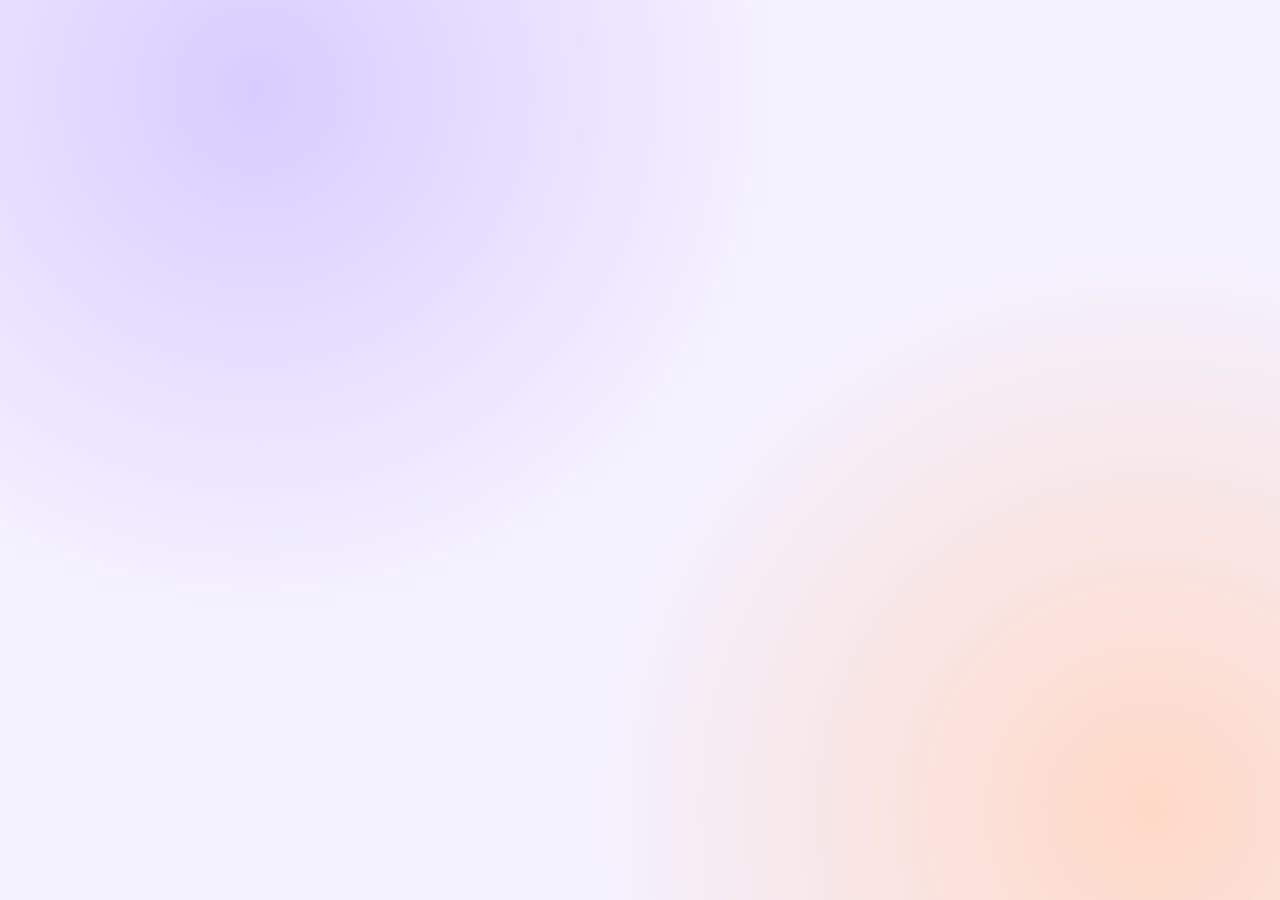
==== coder/index.html @ 9cdcd3d5 "Add files via upload" ====
<!doctype html>
<html lang="ar" dir="rtl">
<head>
<meta charset="utf-8">
<meta name="viewport" content="width=device-width, initial-scale=1, viewport-fit=cover">
<meta http-equiv="Content-Security-Policy" content="default-src 'self' blob: data:; script-src 'self' blob: 'unsafe-eval'; worker-src 'self' blob:; manifest-src 'self'; style-src 'self' 'unsafe-inline'; frame-src 'self' about: data:; img-src 'self' data: blob:;">
<title>مبرمج أبوصيبع المحترف</title>
<link rel="stylesheet" href="style.css">
<link rel="manifest" href="manifest.webmanifest">
<meta name="theme-color" content="#6c3cf0">
<link rel="apple-touch-icon" href="icon-192.png">
<meta name="apple-mobile-web-app-capable" content="yes">
<meta name="apple-mobile-web-app-title" content="مبرمج أبوصيبع">
</head>
<body>
  <div id="login" class="screen"></div>
  <div id="home" class="screen hidden"></div>
  <div id="player" class="screen hidden"></div>
  <div id="modalRoot"></div>
  <div id="certView" class="modal-bg hidden"></div>

  <script src="vendor/skulpt.min.js"></script>
  <script src="vendor/skulpt-stdlib.js"></script>
  <script src="js/codes.js"></script>
  <script src="js/content.js"></script>
  <script src="js/content-1.js"></script>
  <script src="js/content-2.js"></script>
  <script src="js/content-3.js"></script>
  <script src="js/content-4.js"></script>
  <script src="js/content-5.js"></script>
  <script src="js/runners.js"></script>
  <script src="js/app.js"></script>
  <script src="js/sw-register.js"></script>
</body>
</html>
---- coder/style.css ----
@font-face { font-family: 'Cairo'; font-weight: 400; src: url(fonts/cairo-arabic-400-normal.woff2) format('woff2'); unicode-range: U+0600-06FF, U+0750-077F, U+FB50-FDFF, U+FE70-FEFF, U+200C-200F; }
@font-face { font-family: 'Cairo'; font-weight: 700; src: url(fonts/cairo-arabic-700-normal.woff2) format('woff2'); unicode-range: U+0600-06FF, U+0750-077F, U+FB50-FDFF, U+FE70-FEFF, U+200C-200F; }
@font-face { font-family: 'Cairo'; font-weight: 900; src: url(fonts/cairo-arabic-900-normal.woff2) format('woff2'); unicode-range: U+0600-06FF, U+0750-077F, U+FB50-FDFF, U+FE70-FEFF, U+200C-200F; }
@font-face { font-family: 'Cairo'; font-weight: 400; src: url(fonts/cairo-latin-400-normal.woff2) format('woff2'); unicode-range: U+0000-00FF, U+2000-206F; }
@font-face { font-family: 'Cairo'; font-weight: 700 900; src: url(fonts/cairo-latin-700-normal.woff2) format('woff2'); unicode-range: U+0000-00FF, U+2000-206F; }

:root {
  --bg: #f4f1ff; --card: #ffffff; --ink: #1f1640; --muted: #6b6390; --line: #e4def8;
  --brand: #6c3cf0; --brand2: #9b6dff; --ok: #1fb36b; --okbg: #e3f8ec; --bad: #e5484d; --badbg: #fde8e8;
  --gold: #ffb300; --code: #1e1b2e; --codeink: #f1ecff;
  --mono: Consolas, 'Cascadia Mono', 'Courier New', monospace;
}
* { box-sizing: border-box; }
html, body { margin: 0; height: 100%; }
body { font-family: 'Cairo', 'Segoe UI', Tahoma, sans-serif; background: var(--bg); color: var(--ink); direction: rtl; font-size: 17px; -webkit-user-select: none; user-select: none; overflow: hidden; }
input, textarea, select, button { font-family: inherit; font-size: inherit; }
input, textarea { -webkit-user-select: text; user-select: text; }
button { cursor: pointer; border: 0; }
.hidden { display: none !important; }
.screen { position: fixed; inset: 0; overflow: auto; }
code, .ltr { direction: ltr; unicode-bidi: isolate; }
code { font-family: var(--mono); background: #efe9ff; color: #5326c9; padding: 1px 7px; border-radius: 6px; font-size: .92em; }
b { color: var(--brand); }

/* ---------- buttons ---------- */
.btn { background: var(--brand); color: #fff; font-weight: 700; padding: 12px 26px; border-radius: 14px; box-shadow: 0 4px 0 #4b22b8; transition: transform .08s; font-size: 18px; }
.btn:active { transform: translateY(3px); box-shadow: 0 1px 0 #4b22b8; }
.btn:disabled { background: #c9c2e3; box-shadow: 0 4px 0 #aaa2c9; cursor: not-allowed; }
.btn.ok { background: var(--ok); box-shadow: 0 4px 0 #128a50; }
.btn.bad { background: var(--bad); box-shadow: 0 4px 0 #b12a2e; }
.btn.ghost { background: #fff; color: var(--brand); box-shadow: 0 3px 0 var(--line); border: 2px solid var(--line); }
.btn.sm { padding: 7px 14px; font-size: 15px; border-radius: 10px; }
.iconbtn { background: transparent; font-size: 22px; padding: 6px 10px; border-radius: 10px; color: var(--muted); }
.iconbtn:hover { background: #ebe5ff; }

/* ---------- login ---------- */
#login { display: grid; place-items: center; background: radial-gradient(circle at 20% 10%, #d9ccff 0, transparent 40%), radial-gradient(circle at 90% 90%, #ffd9c7 0, transparent 40%), var(--bg); }
.login-box { width: min(880px, 94vw); text-align: center; padding: 30px 0; }
.logo { font-size: 64px; line-height: 1; }
.app-title { font-size: 44px; font-weight: 900; margin: 6px 0 0; color: var(--brand); }
.app-sub { color: var(--muted); margin: 0 0 4px; font-size: 18px; }
.school-name { color: var(--ink); font-weight: 700; margin-bottom: 22px; }
.students { display: grid; grid-template-columns: repeat(auto-fill, minmax(170px, 1fr)); gap: 14px; margin: 18px 0; }
.stu { background: #fff; border-radius: 18px; padding: 16px 10px; border: 2px solid var(--line); box-shadow: 0 4px 0 var(--line); cursor: pointer; transition: transform .1s; }
.stu:hover { transform: translateY(-3px); border-color: var(--brand2); }
.avatar { width: 54px; height: 54px; border-radius: 50%; display: grid; place-items: center; margin: 0 auto 6px; color: #fff; font-weight: 900; font-size: 24px; background: linear-gradient(135deg, var(--brand), #ff7a59); }
.stu .n { font-weight: 700; }
.stu .c { color: var(--muted); font-size: 14px; }
.new-stu { background: #fff; border-radius: 20px; padding: 22px; border: 2px dashed var(--brand2); max-width: 560px; margin: 10px auto; }
.new-stu h3 { margin: 0 0 12px; }
.row { display: flex; gap: 10px; align-items: center; flex-wrap: wrap; justify-content: center; }
.field { padding: 11px 14px; border: 2px solid var(--line); border-radius: 12px; background: #fff; outline: none; min-width: 0; }
.field:focus { border-color: var(--brand2); }
.teacher-link { position: fixed; top: 14px; left: 14px; z-index: 6; }

/* ---------- home ---------- */
.topbar { position: sticky; top: 0; z-index: 5; background: rgba(255,255,255,.92); backdrop-filter: blur(6px); border-bottom: 1px solid var(--line); display: flex; align-items: center; gap: 14px; padding: 10px 22px; }
.topbar .avatar { width: 42px; height: 42px; font-size: 18px; margin: 0; }
.topbar .who { line-height: 1.2; }
.topbar .who .c { color: var(--muted); font-size: 13px; }
.spacer { flex: 1; }
.pill { background: #fff; border: 2px solid var(--line); border-radius: 999px; padding: 4px 14px; font-weight: 700; display: inline-flex; gap: 6px; align-items: center; }
.home-wrap { max-width: 900px; margin: 0 auto; padding: 24px 18px 80px; }
.stage { background: #fff; border-radius: 24px; margin-bottom: 26px; border: 2px solid var(--line); overflow: hidden; position: relative; }
.stage-head { padding: 18px 22px; color: #fff; display: flex; gap: 16px; align-items: center; }
.stage-head .ic { font-size: 44px; background: rgba(255,255,255,.22); border-radius: 18px; width: 70px; height: 70px; display: grid; place-items: center; }
.stage-head h2 { margin: 0; font-size: 24px; }
.stage-head .en { opacity: .9; font-size: 14px; direction: ltr; text-align: right; }
.stage-head p { margin: 4px 0 0; opacity: .95; font-size: 15px; }
.stage-prog { height: 8px; background: rgba(255,255,255,.3); border-radius: 9px; margin-top: 8px; overflow: hidden; }
.stage-prog i { display: block; height: 100%; background: #fff; border-radius: 9px; }
.path { padding: 26px 20px 20px; display: flex; flex-direction: column; align-items: center; gap: 6px; }
.node { display: flex; flex-direction: column; align-items: center; width: 220px; cursor: pointer; }
.node .dot { width: 76px; height: 76px; border-radius: 50%; display: grid; place-items: center; font-size: 32px; background: #fff; border: 4px solid var(--line); box-shadow: 0 6px 0 var(--line); transition: transform .12s; position: relative; }
.node:hover .dot { transform: scale(1.06); }
.node .t { font-weight: 700; margin-top: 8px; text-align: center; line-height: 1.3; }
.node .e { font-size: 12px; color: var(--muted); direction: ltr; }
.node .xp { font-size: 12px; color: var(--gold); font-weight: 700; }
.node.done .dot { background: var(--ok); border-color: #128a50; box-shadow: 0 6px 0 #128a50; color: #fff; }
.node.current .dot { border-color: var(--brand); box-shadow: 0 6px 0 var(--brand), 0 0 0 8px rgba(108,60,240,.15); animation: pulse 1.6s infinite; }
.node.locked { cursor: not-allowed; opacity: .55; }
.node.locked .dot { filter: grayscale(1); }
.node .badge-done { position: absolute; bottom: -4px; left: -4px; background: var(--gold); color: #fff; border-radius: 50%; width: 26px; height: 26px; font-size: 14px; display: grid; place-items: center; border: 2px solid #fff; }
.node:nth-child(4n+2) { transform: translateX(-70px); } .node:nth-child(4n+4) { transform: translateX(70px); }
.stage.locked .path { filter: grayscale(.8); opacity: .6; }
.lock-note { text-align: center; color: var(--muted); padding: 0 0 18px; font-weight: 700; }
.cert-ready { margin: 0 20px 20px; background: #fff8e1; border: 2px solid #ffe082; border-radius: 16px; padding: 12px 16px; display: flex; align-items: center; gap: 12px; }
@keyframes pulse { 50% { box-shadow: 0 6px 0 var(--brand), 0 0 0 16px rgba(108,60,240,.05); } }

/* ---------- player ---------- */
#player { display: flex; flex-direction: column; background: #fff; overflow: hidden; }
.p-top { display: flex; align-items: center; gap: 16px; padding: 12px 22px; }
.p-prog { flex: 1; height: 16px; background: #eee9fb; border-radius: 99px; overflow: hidden; }
.p-prog i { display: block; height: 100%; background: linear-gradient(90deg, #8a5cff, var(--ok)); border-radius: 99px; transition: width .3s; }
.hearts { font-size: 22px; letter-spacing: 2px; }
.p-title { color: var(--muted); font-weight: 700; font-size: 15px; }
.p-body { flex: 1; overflow: auto; padding: 18px 20px 30px; }
.card { max-width: 760px; margin: 0 auto; animation: slidein .25s ease; }
@keyframes slidein { from { opacity: 0; transform: translateX(-24px); } }
.card .img { font-size: 84px; text-align: center; margin: 4px 0 10px; }
.card .txt { font-size: 21px; line-height: 1.9; }
.card .q { font-size: 22px; font-weight: 700; line-height: 1.8; margin-bottom: 16px; }
.note { background: #f3efff; border-inline-start: 5px solid var(--brand2); padding: 12px 16px; border-radius: 12px; margin-top: 16px; font-size: 18px; line-height: 1.8; }
.note::before { content: '💡 '; }
pre.code { background: var(--code); color: var(--codeink); direction: ltr; text-align: left; padding: 16px 18px; border-radius: 14px; font-family: var(--mono); font-size: 18px; line-height: 1.6; margin: 14px 0; position: relative; white-space: pre-wrap; -webkit-user-select: text; user-select: text; overflow: auto; }
pre.code .lang { position: absolute; top: 6px; right: 10px; font-size: 11px; color: #a993ff; font-family: 'Cairo'; letter-spacing: 1px; }
.tk-k { color: #ff8ad8; } .tk-s { color: #9ff07c; } .tk-n { color: #ffcb6b; } .tk-c { color: #8a83a8; font-style: italic; } .tk-t { color: #7ec8ff; } .tk-a { color: #ffcb6b; } .tk-f { color: #82e9ff; }
.run-out { margin-top: -6px; }
.out { background: #0f0d1a; color: #c8ffbf; direction: ltr; text-align: left; font-family: var(--mono); padding: 12px 16px; border-radius: 12px; white-space: pre-wrap; min-height: 44px; font-size: 17px; }
.out .err { color: #ff9a9a; }
.out .errar { color: #ffd27a; direction: rtl; text-align: right; font-family: 'Cairo'; display: block; margin-bottom: 4px; }
.out-label { font-size: 13px; color: var(--muted); margin: 8px 0 4px; }
iframe.preview { width: 100%; height: 230px; border: 2px solid var(--line); border-radius: 12px; background: #fff; }

.opts { display: grid; gap: 12px; }
.opt { background: #fff; border: 2px solid var(--line); border-radius: 14px; padding: 14px 18px; font-size: 19px; text-align: right; box-shadow: 0 4px 0 var(--line); color: var(--ink); }
.opt:hover { border-color: var(--brand2); }
.opt.sel { border-color: var(--brand); background: #f3efff; box-shadow: 0 4px 0 var(--brand2); }
.opt.right { border-color: var(--ok); background: var(--okbg); }
.opt.wrong { border-color: var(--bad); background: var(--badbg); }
.blank { display: inline-block; min-width: 70px; height: 32px; vertical-align: middle; border-bottom: 3px solid #a993ff; background: #2d2944; border-radius: 6px; margin: 0 2px; padding: 0 8px; cursor: pointer; text-align: center; color: #fff; line-height: 32px; }
.blank.filled { background: #4b3a8f; }
.blank input { width: 120px; background: transparent; border: 0; color: #fff; font-family: var(--mono); font-size: 18px; outline: none; text-align: center; }
.tokens { display: flex; gap: 10px; flex-wrap: wrap; justify-content: center; margin-top: 20px; direction: ltr; }
.tok { background: #fff; border: 2px solid var(--line); box-shadow: 0 4px 0 var(--line); border-radius: 12px; padding: 8px 18px; font-family: var(--mono); font-size: 18px; color: var(--ink); }
.tok:hover { border-color: var(--brand2); }
.order-zone { min-height: 60px; border: 2px dashed var(--line); border-radius: 14px; padding: 10px; display: flex; flex-direction: column; gap: 8px; margin-bottom: 14px; }
.order-zone.answer { border-color: var(--brand2); background: #faf8ff; }
.oline { background: #fff; border: 2px solid var(--line); border-radius: 10px; padding: 9px 14px; font-size: 18px; box-shadow: 0 3px 0 var(--line); text-align: right; color: var(--ink); white-space: pre; }
.oline.code { direction: ltr; text-align: left; font-family: var(--mono); }
.oline .num { display: inline-block; width: 26px; color: var(--brand); font-weight: 900; }
.zone-label { font-size: 14px; color: var(--muted); margin-bottom: 6px; }

/* robot */
.robot-wrap { display: flex; gap: 22px; flex-wrap: wrap; justify-content: center; align-items: flex-start; }
.grid { display: inline-grid; gap: 4px; background: #d9d1f5; padding: 6px; border-radius: 14px; direction: ltr; }
.cell { width: 62px; height: 62px; background: #fff; border-radius: 8px; display: grid; place-items: center; font-size: 34px; position: relative; }
.cell.wall { background: #8d6e63; }
.cell.trail { background: #ece5ff; }
.robot-side { min-width: 280px; flex: 1; max-width: 420px; }
.prog-bar { min-height: 64px; background: #1e1b2e; border-radius: 14px; padding: 10px; display: flex; flex-wrap: wrap; gap: 6px; direction: ltr; align-items: center; }
.prog-bar .empty { color: #8a83a8; font-size: 14px; direction: rtl; width: 100%; text-align: center; }
.blk { background: #6c3cf0; color: #fff; border-radius: 9px; padding: 4px 9px; font-size: 22px; }
.blk.rep { background: #ff8f00; font-size: 17px; font-weight: 900; }
.blk.active { outline: 3px solid #ffeb3b; }
.palette { display: flex; gap: 8px; flex-wrap: wrap; margin: 12px 0; direction: ltr; justify-content: center; }
.palette button { font-size: 28px; background: #fff; border: 2px solid var(--line); box-shadow: 0 4px 0 var(--line); border-radius: 12px; width: 62px; height: 56px; }
.palette button.rep { background: #fff3e0; border-color: #ffcc80; font-size: 22px; width: auto; padding: 0 12px; }
.rep-pick { display: flex; gap: 6px; justify-content: center; direction: ltr; margin-bottom: 8px; }
.rep-pick button { background: #ff8f00; color: #fff; border-radius: 10px; width: 44px; height: 40px; font-weight: 900; font-size: 18px; }
.limit { text-align: center; color: var(--muted); font-size: 15px; }

/* code editor */
.editor { width: 100%; min-height: 200px; background: var(--code); color: var(--codeink); font-family: var(--mono); font-size: 18px; line-height: 1.6; padding: 14px 16px; border-radius: 14px; border: 3px solid transparent; direction: ltr; text-align: left; resize: vertical; outline: none; tab-size: 4; white-space: pre; }
.editor:focus { border-color: var(--brand2); }
.ed-bar { display: flex; gap: 10px; align-items: center; margin: 8px 0; }

/* bottom bar & feedback */
.p-bottom { border-top: 2px solid var(--line); padding: 16px 22px; display: flex; align-items: center; justify-content: center; gap: 16px; min-height: 86px; transition: background .2s; }
.p-bottom.ok { background: var(--okbg); border-color: #b6ebcd; }
.p-bottom.bad { background: var(--badbg); border-color: #f6c2c3; }
.fb { flex: 1; max-width: 640px; font-size: 19px; font-weight: 700; line-height: 1.6; }
.fb small { display: block; font-weight: 400; font-size: 16px; color: var(--ink); }
.p-bottom.ok .fb { color: #128a50; } .p-bottom.bad .fb { color: #b12a2e; }

/* ---------- done / modals ---------- */
.modal-bg { position: fixed; inset: 0; background: rgba(31,22,64,.55); display: grid; place-items: center; z-index: 50; padding: 16px; }
.modal { background: #fff; border-radius: 26px; padding: 28px; width: min(560px, 100%); max-height: calc(100dvh - 32px); overflow: auto; text-align: center; animation: pop .25s ease; }
.modal.wide { width: min(1000px, 100%); text-align: right; }
@keyframes pop { from { transform: scale(.9); opacity: 0; } }
.big-emoji { font-size: 80px; line-height: 1.1; }
.done-title { font-size: 30px; font-weight: 900; margin: 8px 0; }
.code-box { background: linear-gradient(135deg, #2b1a6b, #6c3cf0); color: #fff; border-radius: 18px; padding: 14px; margin: 14px 0; }
.code-box .lbl { font-size: 14px; opacity: .85; }
.code-box .cd { font-family: var(--mono); font-size: 30px; font-weight: 700; letter-spacing: 2px; direction: ltr; -webkit-user-select: text; user-select: text; }
.code-box.gold { background: linear-gradient(135deg, #b26a00, #ffb300); }
.code-box.badge { background: linear-gradient(135deg, #00796b, #26a69a); }
.stats { display: flex; gap: 12px; justify-content: center; margin: 10px 0; flex-wrap: wrap; }
.confetti { position: fixed; top: -40px; font-size: 26px; z-index: 60; pointer-events: none; animation: fall linear forwards; }
@keyframes fall { to { transform: translateY(110vh) rotate(540deg); } }

/* achievements */
.badges { display: grid; grid-template-columns: repeat(auto-fill, minmax(150px, 1fr)); gap: 12px; margin: 12px 0 22px; }
.bdg { border: 2px solid var(--line); border-radius: 16px; padding: 12px; text-align: center; background: #fff; }
.bdg .i { font-size: 38px; }
.bdg .t { font-weight: 700; }
.bdg .d { font-size: 13px; color: var(--muted); }
.bdg.off { opacity: .4; filter: grayscale(1); }
.bdg .cd, .codes-table .cd { font-family: var(--mono); direction: ltr; font-weight: 700; color: var(--brand); font-size: 14px; -webkit-user-select: text; user-select: text; }
.codes-table { width: 100%; border-collapse: collapse; font-size: 15px; }
.codes-table th, .codes-table td { border-bottom: 1px solid var(--line); padding: 8px; text-align: right; }
.codes-table th { background: #f6f3ff; position: sticky; top: 0; }
h3.sec { margin: 18px 0 6px; }

/* teacher */
.tabs { display: flex; gap: 6px; border-bottom: 2px solid var(--line); margin-bottom: 16px; flex-wrap: wrap; }
.tab { background: transparent; padding: 10px 16px; font-weight: 700; color: var(--muted); border-bottom: 3px solid transparent; margin-bottom: -2px; }
.tab.on { color: var(--brand); border-color: var(--brand); }
.verify-res { margin-top: 16px; border-radius: 16px; padding: 16px; font-size: 18px; line-height: 1.9; }
.verify-res.ok { background: var(--okbg); border: 2px solid #b6ebcd; }
.verify-res.bad { background: var(--badbg); border: 2px solid #f6c2c3; }
.form-grid { display: grid; grid-template-columns: 1fr 1fr; gap: 12px; }
.form-grid label { display: flex; flex-direction: column; gap: 4px; font-weight: 700; font-size: 15px; }
.warn { color: var(--bad); font-weight: 700; }
.muted { color: var(--muted); }

/* ---------- certificate ---------- */
#certView .modal { width: min(1060px, 100%, calc((92vh - 110px) * 1.414 + 36px)); padding: 18px; }
.cert { container-type: inline-size; width: 100%; aspect-ratio: 297 / 210; background: #fff; position: relative; color: #1f1640; overflow: hidden; border-radius: 6px; }
.cert-frame { position: absolute; inset: 2.2%; border: 9px double var(--cc, #6c3cf0); border-radius: 10px; }
.cert-corner { position: absolute; width: 22%; aspect-ratio: 1; border-radius: 50%; background: var(--cc, #6c3cf0); opacity: .12; }
.cert-in { position: absolute; inset: 6% 8%; display: flex; flex-direction: column; align-items: center; text-align: center; justify-content: space-between; }
.cert .school { font-weight: 700; font-size: 1.15cqw; color: #5a527c; }
.cert .ttl { font-size: 3.6cqw; font-weight: 900; color: var(--cc, #6c3cf0); line-height: 1.2; }
.cert .ttl-en { font-size: 1.2cqw; letter-spacing: .4em; color: #8a83a8; direction: ltr; }
.cert .line { font-size: 1.45cqw; line-height: 1.9; }
.cert .stu-name { font-size: 3cqw; font-weight: 900; border-bottom: 3px solid var(--gold); padding: 0 30px; display: inline-block; line-height: 1.5; }
.cert .stage-name { font-weight: 900; color: var(--cc, #6c3cf0); }
.cert .sig-row { display: flex; width: 100%; justify-content: space-between; align-items: flex-end; font-size: 1.1cqw; }
.cert .sig { text-align: center; min-width: 22%; }
.cert .sig .s { border-top: 2px solid #c9c2e3; padding-top: 6px; margin-top: 2.6cqw; font-weight: 700; }
.cert .cert-code { text-align: center; }
.cert .cert-code .cd { font-family: var(--mono); font-size: 1.7cqw; font-weight: 700; direction: ltr; background: #f3efff; padding: 4px 14px; border-radius: 8px; letter-spacing: 1px; color: #2b1a6b; }
.cert .medal { font-size: 4.2cqw; line-height: 1; }
.cert-actions { display: flex; gap: 10px; justify-content: center; margin-top: 14px; }

@media print {
  @page { size: A4 landscape; margin: 0; }
  body { background: #fff; overflow: visible; }
  body > *:not(#certView) { display: none !important; }
  #certView { position: static; background: none; padding: 0; display: block; }
  #certView .modal { width: 297mm; height: 210mm; padding: 0; border-radius: 0; max-height: none; animation: none; overflow: hidden; }
  .cert { width: 297mm; height: 210mm; aspect-ratio: auto; border-radius: 0; }
  .cert .school { font-size: 13pt; } .cert .ttl { font-size: 40pt; } .cert .ttl-en { font-size: 13pt; }
  .cert .line { font-size: 16pt; } .cert .stu-name { font-size: 32pt; } .cert .sig-row { font-size: 12pt; }
  .cert .sig .s { margin-top: 28pt; } .cert .cert-code .cd { font-size: 18pt; } .cert .medal { font-size: 44pt; }
  .cert-actions { display: none !important; }
}

/* ---------- v2: أسلوب شرح قصير + تمرين ---------- */
.card.wide { max-width: 900px; }
.card .img.sm { font-size: 54px; margin: 0 0 6px; }
.lead { font-size: 19px; line-height: 1.8; color: #3b3260; margin-bottom: 10px; }
.c-title { text-align: center; font-size: 28px; margin: 4px 0 12px; color: var(--brand); }
.again { background: #fff3e0; color: #b26a00; border: 2px solid #ffcc80; border-radius: 12px; padding: 8px 14px; font-weight: 700; margin-bottom: 14px; text-align: center; }
ul.recap { list-style: none; padding: 0; font-size: 20px; line-height: 2.1; }
.opt.multi { display: flex; align-items: center; gap: 12px; }
.opt .box { width: 22px; height: 22px; border: 2px solid var(--brand2); border-radius: 6px; flex: none; }
.opt.multi.sel .box { background: var(--brand); box-shadow: inset 0 0 0 3px #fff; }
.tok.used { visibility: hidden; }
.blank.b-ok { background: #128a50 !important; border-color: #9ff07c; }
.blank.b-bad { background: #b12a2e !important; border-color: #ffb4b4; }
.story { background: #f6f3ff; border-radius: 18px; padding: 16px 18px; margin-bottom: 14px; display: flex; gap: 18px; align-items: center; }
.story-img { font-size: 70px; background: #1e1b2e; border-radius: 16px; width: 120px; height: 110px; display: grid; place-items: center; flex: none; }
.story .txt { font-size: 18px; }
.badge-pr { font-size: 12px; letter-spacing: 1px; color: var(--muted); font-weight: 700; display: none; }
.task-h { margin: 6px 0 4px; }
.pill.bug { background: #fde8e8; border-color: #f6c2c3; color: #b12a2e; }
.test { margin-top: 12px; border-radius: 14px; padding: 12px 14px; border: 2px solid; }
.test.ok { background: var(--okbg); border-color: #b6ebcd; }
.test.bad { background: var(--badbg); border-color: #f6c2c3; }
.test .t-h { font-weight: 900; margin-bottom: 6px; }
.t-cols { display: grid; grid-template-columns: 1fr 1fr; gap: 10px; }
.t-cols pre.out { margin: 0; }
.order-zone.revealed { border-color: var(--ok); background: var(--okbg); }
.iconbtn:disabled { opacity: .3; cursor: default; }
.mark { font-family: 'Cairo'; font-weight: 900; font-size: 26px; color: #fff; background: var(--brand2); width: 40px; height: 40px; border-radius: 50%; display: grid; place-items: center; }
.mark.mk-ok { background: var(--ok); }
.cell { position: relative; }
.mark-sm { position: absolute; bottom: 2px; right: 4px; font-size: 13px; font-weight: 900; color: var(--brand); font-family: 'Cairo'; }
.trace-opts { grid-template-columns: repeat(3, 1fr); }
.trace-opts .opt { text-align: center; font-size: 26px; font-weight: 900; }
.cert .cert-head { width: 100%; text-align: center; }
.cert .letterhead { width: 72%; display: block; margin: 0 auto; }
.cert .credit { font-size: 0.85cqw; color: #8a83a8; margin-top: 0.3cqw; }
.cert .ttl { font-size: 3.1cqw; } .cert .medal { font-size: 3cqw; }
.cert .line { font-size: 1.35cqw; line-height: 1.8; } .cert .stu-name { font-size: 2.6cqw; }
@media print {
  .cert .credit { font-size: 9pt; margin-top: 2pt; }
  .cert .ttl { font-size: 34pt; } .cert .medal { font-size: 32pt; }
  .cert .line { font-size: 15pt; } .cert .stu-name { font-size: 28pt; }
}

/* أزرار نطق المصطلحات الإنجليزية */
.term { display: inline-flex; align-items: center; gap: 4px; background: linear-gradient(135deg, #ffe7a3, #ffd060); color: #5a3a00; border: 2px solid #f0b400; border-radius: 999px; padding: 0 10px; font-weight: 700; font-size: .92em; vertical-align: baseline; box-shadow: 0 3px 0 #d79a00; cursor: pointer; line-height: 1.6; margin: 0 2px; }
.term:hover { filter: brightness(1.05); transform: translateY(-1px); }
.term.nudge { animation: nudge 1.6s ease-in-out infinite; }
.term.heard { background: linear-gradient(135deg, #e3f8ec, #bff0d4); border-color: #46a758; color: #155c2e; box-shadow: 0 3px 0 #2f8a46; }
@keyframes nudge { 0%, 70%, 100% { transform: scale(1); } 80% { transform: scale(1.12) rotate(-3deg); } 90% { transform: scale(1.08) rotate(3deg); } }
.say-hint { display: flex; align-items: center; gap: 10px; background: #fff8e6; border: 2px solid #ffd060; border-radius: 16px; padding: 6px 12px; margin-bottom: 12px; font-size: 17px; }
.say-hint .sh-face { font-size: 30px; }

/* اسم المطوّر وحساب إنستغرام في الواجهة الرئيسية */
.dev-credit { margin-top: 22px; font-size: 15px; color: var(--muted); display: flex; align-items: center; justify-content: center; gap: 10px; flex-wrap: wrap; }
.dev-credit .ig { display: inline-flex; align-items: center; gap: 6px; color: var(--ink); font-weight: 700; text-decoration: none; padding: 4px 10px; border-radius: 999px; border: 2px solid var(--line); background: #fff; }
.dev-credit .ig:hover { border-color: #c4b5fd; }
.dev-credit .ig img { width: 22px; height: 22px; display: block; }
/* زر مشاركة Teams */
.btn.teams { background: #5b5fc7; box-shadow: 0 4px 0 #3d3f99; }
/* لوحة المعلم: الدروس والأسئلة */
.lh-prev { max-width: 100%; max-height: 120px; display: block; border: 2px solid var(--line); border-radius: 12px; padding: 6px; background: #fff; margin-bottom: 10px; }
.ls-list { display: flex; flex-direction: column; gap: 10px; max-height: 52vh; overflow: auto; padding: 2px; }
.ls-item { border: 2px solid var(--line); border-radius: 14px; padding: 10px 14px; background: #fff; }
.ls-item.open { border-color: #c4b5fd; }
.ls-head { display: flex; justify-content: space-between; align-items: center; gap: 10px; flex-wrap: wrap; }
.ls-cards { margin: 10px 0 8px; padding: 0 22px 0 0; display: flex; flex-direction: column; gap: 6px; }
.ls-cards li { display: flex; align-items: center; gap: 8px; flex-wrap: wrap; padding: 4px 0; border-bottom: 1px dashed var(--line); }
.ls-sum { flex: 1; min-width: 200px; }
.ls-act { display: flex; gap: 6px; }
.pill.sm { padding: 1px 10px; font-size: 13px; }
.pill.sm.ed { background: #efe9ff; border-color: #c4b5fd; color: #4b23c9; }
.editor-form { display: flex; flex-direction: column; gap: 10px; text-align: right; }
.editor-form label { display: flex; flex-direction: column; gap: 4px; font-weight: 700; }
.opt-row { display: flex; gap: 8px; align-items: center; margin-bottom: 6px; }
.opt-row .field { flex: 1; }
.opt-row .chk { flex-direction: row !important; align-items: center; gap: 4px; font-weight: 600; white-space: nowrap; }

/* الاسم بثلاث خانات + معاينة الشهادة قبل قفل الاسم */
.name-part { flex: 1 1 120px; min-width: 110px; }
.name-row { flex-wrap: wrap; }
.iconbtn.sm { font-size: 15px; padding: 2px 6px; vertical-align: middle; }
.cert-sample { position: relative; max-width: 480px; margin: 0 auto; border: 2px solid var(--line); border-radius: 10px; overflow: hidden; pointer-events: none; }
.sample-mark { position: absolute; inset: 0; display: grid; place-items: center; font-size: 64px; font-weight: 900; color: rgba(108, 60, 240, .12); transform: rotate(-18deg); }
.warn-box { background: #fff3e0; border: 2px solid #ffcc80; border-radius: 12px; padding: 8px 12px; margin: 8px 0; font-weight: 700; }

/* ===== الهاتف والآيباد ===== */
@media (max-width: 700px) {
  .topbar { flex-wrap: wrap; gap: 8px; padding: 8px 12px; }
  .topbar::after { content: ''; flex-basis: 100%; order: 1; height: 0; }
  .topbar .who { flex: 1 1 0; min-width: 0; }
  .topbar .who b { white-space: nowrap; overflow: hidden; text-overflow: ellipsis; max-width: calc(100% - 34px); display: inline-block; vertical-align: middle; }
  .topbar .spacer { display: none; }
  .topbar .pill, .topbar .btn.sm { order: 2; font-size: 14px; padding: 4px 10px; }
  .topbar .iconbtn { padding: 4px 6px; font-size: 20px; }
  .name-part { flex: 1 1 0; min-width: 0; }
}
@media (max-width: 700px) {
  .p-body { padding: 12px 12px 24px; }
  .card .img { font-size: 64px; }
  .card .txt { font-size: 18px; }
  .card .q { font-size: 19px; }
  .card .txt, .card .q, .card .lead, .opt, .tokens { overflow-wrap: anywhere; }
  .opt { font-size: 17px; padding: 12px 14px; }
  .ed-bar { flex-wrap: wrap; gap: 6px; }
  .cell { width: 44px; height: 44px; font-size: 24px; }
  .robot-side { min-width: 0; flex-basis: 100%; }
}
@media (max-width: 700px) {
  .modal-bg { padding: 12px; }
  .modal { padding: 18px; border-radius: 20px; }
}
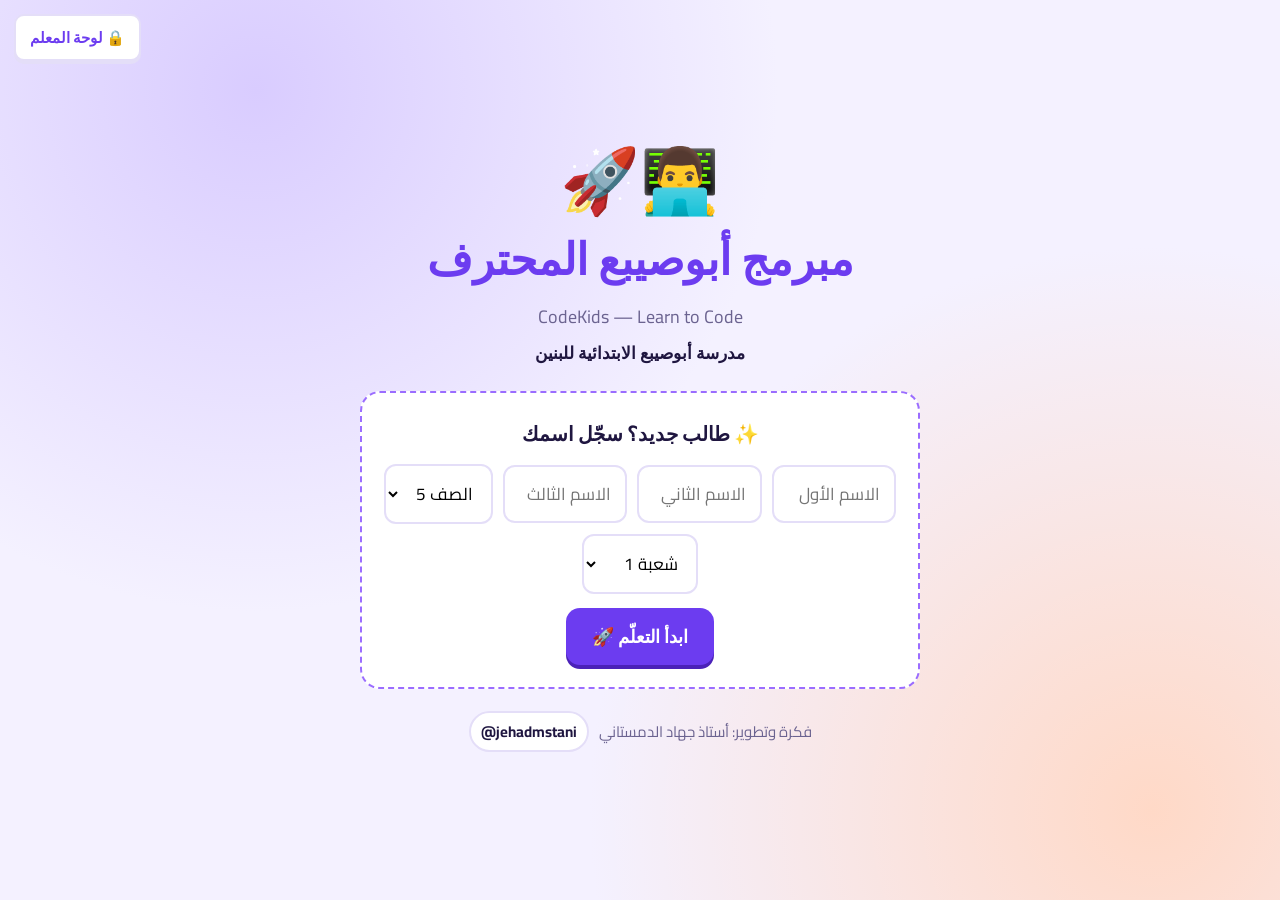
==== commit 7c869443: "Add files via upload" ====
--- a/coder/index.html
+++ b/coder/index.html
@@ -21,6 +21,7 @@
 
   <script src="vendor/skulpt.min.js"></script>
   <script src="vendor/skulpt-stdlib.js"></script>
+  <script src="js/qrcode.js"></script>
   <script src="js/codes.js"></script>
   <script src="js/content.js"></script>
   <script src="js/content-1.js"></script>
--- a/coder/style.css
+++ b/coder/style.css
@@ -349,3 +349,57 @@
   .modal-bg { padding: 12px; }
   .modal { padding: 18px; border-radius: 20px; }
 }
+
+/* ===== الموبايل: تسجيل أسهل وأزرار أكبر للصغار ===== */
+@media (max-width: 700px) {
+  #login { align-content: start; padding: 10px 0 24px; }
+  .teacher-link { position: static; justify-self: end; margin-inline-end: 12px; }
+  .logo { font-size: 52px; }
+  .app-title { font-size: 34px; line-height: 1.3; }
+  .new-stu { padding: 16px 14px; }
+  .name-part { flex: 1 1 100%; }
+  .field { min-height: 50px; font-size: 18px; }
+  #nGrade, #nSec { flex: 1 1 40%; }
+  .new-stu .btn { width: 100%; min-height: 54px; font-size: 20px; }
+  .p-top { gap: 6px; padding: 6px 8px; }
+  .p-top .iconbtn { min-width: 44px; min-height: 44px; }
+  .p-title { font-size: 13px; max-width: 34%; white-space: nowrap; overflow: hidden; text-overflow: ellipsis; }
+  .p-bottom { flex-direction: column; align-items: stretch; gap: 8px; min-height: 0; padding: 10px 12px calc(10px + env(safe-area-inset-bottom)); }
+  .p-bottom .fb { text-align: center; font-size: 17px; }
+  .p-bottom .fb:empty { display: none; }
+  .p-bottom .btn { width: 100%; min-height: 54px; font-size: 20px; }
+  .blank { height: 44px; }
+  .blank input { height: 100%; font-size: 20px; }
+  .ed-bar .btn { min-height: 44px; font-size: 16px; }
+  #certView .modal { padding: 10px; }
+  .path { padding: 20px 8px 16px; }
+  .node { width: min(220px, 100%); }
+  .node:nth-child(4n+2) { transform: translateX(-36px); } .node:nth-child(4n+4) { transform: translateX(36px); }
+  .node .e, .node .xp { font-size: 13px; }
+}
+.qr-box { background: #fff; border: 2px solid var(--line); border-radius: 16px; padding: 8px; width: min(300px, 100%); margin: 8px auto; }
+.qr-box svg { display: block; width: 100%; height: auto; }
+.send-box { background: #eef6ff; border: 2px solid #b9d8ff; border-radius: 14px; padding: 12px; margin: 10px 0; font-size: 17px; }
+.send-box .btn { margin-top: 8px; }
+.final-banner { display: flex; align-items: center; gap: 16px; background: linear-gradient(135deg, #fff6d6, #ffe08a); border: 3px solid #ffc83d; border-radius: 22px; padding: 14px 20px; margin-bottom: 22px; font-size: 18px; }
+.final-banner > div:nth-child(2) { flex: 1; }
+.xfer-code { font-family: var(--mono, monospace); font-size: 28px; font-weight: 700; letter-spacing: 2px; background: #f4f1ff; border: 2px dashed var(--brand2, #8a5cff); border-radius: 14px; padding: 10px; margin: 8px auto; direction: ltr; }
+.xfer-in { width: 100%; margin-top: 10px; font-family: var(--mono, monospace); font-size: 22px; text-align: center; letter-spacing: 2px; }
+@media (max-width: 700px) {
+  .xfer-code { font-size: 22px; letter-spacing: 1px; }
+  .final-banner { flex-wrap: wrap; justify-content: center; text-align: center; }
+}
+/* بطاقات النقل (A4 أفقي، 8 بطاقات في الصفحة) */
+#certView .modal.cards-sheet { width: min(1180px, 100%); overflow: auto; }
+.xpage { width: 297mm; height: 210mm; box-sizing: border-box; padding: 8mm; display: grid; grid-template-columns: repeat(4, 1fr); grid-template-rows: repeat(2, 1fr); gap: 5mm; background: #fff; margin: 0 auto 10px; border: 1px solid var(--line); }
+.xcard { border: 1.5px dashed #9a92b8; border-radius: 4mm; padding: 4mm; display: flex; flex-direction: column; align-items: center; justify-content: center; text-align: center; gap: 1.5mm; overflow: hidden; color: #1f1640; }
+.xc-app { font-size: 9pt; color: #5b5480; font-weight: 700; }
+.xc-name { font-size: 13pt; font-weight: 900; line-height: 1.3; }
+.xc-cls { font-size: 10pt; }
+.xc-qr { width: 40mm; } .xc-qr svg { width: 100%; height: auto; display: block; }
+.xc-code { font-family: var(--mono, monospace); font-size: 12.5pt; font-weight: 700; letter-spacing: .5pt; direction: ltr; }
+.xc-how { font-size: 8pt; color: #3a335f; line-height: 1.4; }
+@media print {
+  #certView .modal.cards-sheet { width: auto; height: auto; overflow: visible; padding: 0; }
+  .xpage { margin: 0; border: 0; break-after: page; page-break-after: always; }
+}
